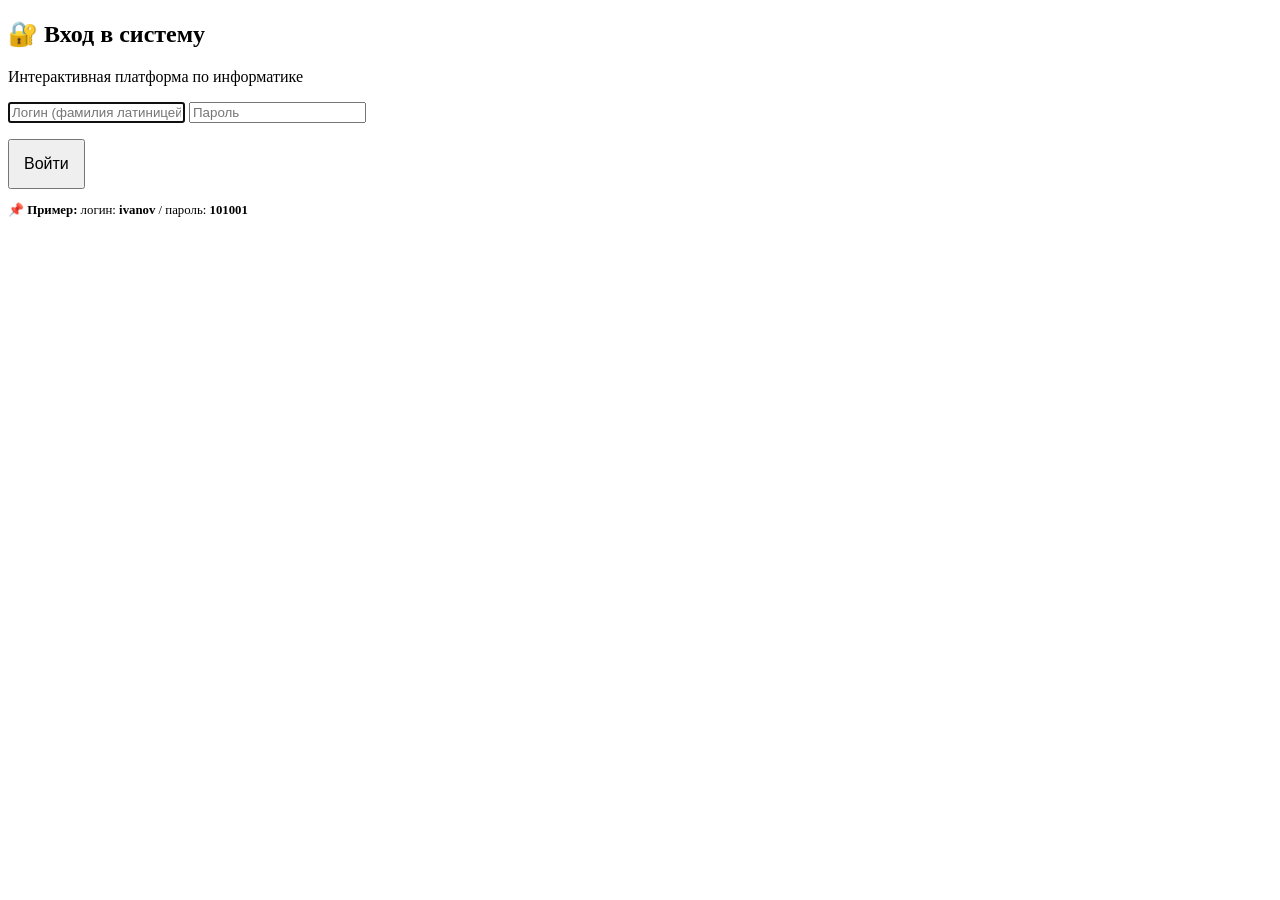
==== index.html @ 25cdf8a9 "Add files via upload" ====
<!DOCTYPE html>
<html lang="ru">
<head>
    <meta charset="UTF-8">
    <meta name="viewport" content="width=device-width, initial-scale=1.0">
    <title>Вход — Информатика СПО</title>
    <link rel="stylesheet" href="css/style.css">
    <link rel="preload" href="data/students.js" as="script">
</head>
<body class="auth-screen">
    <div class="auth-box">
        <h2>🔐 Вход в систему</h2>
        <p class="subtitle">Интерактивная платформа по информатике</p>
        <input type="text" id="loginInput" class="form-control" placeholder="Логин (фамилия латиницей)" autocomplete="off" autofocus>
        <input type="password" id="passwordInput" class="form-control" placeholder="Пароль">
        <p class="error-msg" id="errorMsg"></p>
        <button class="btn btn-primary btn-block" onclick="login()" style="padding:14px;font-size:1em;">Войти</button>
        <p class="text-muted text-center mt-2" style="font-size:.8em">
            <b>📌 Пример:</b> логин: <b>ivanov</b> / пароль: <b>101001</b>
        </p>
    </div>
    <script src="data/students.js"></script>
    <script src="js/auth.js"></script>
</body>
</html>
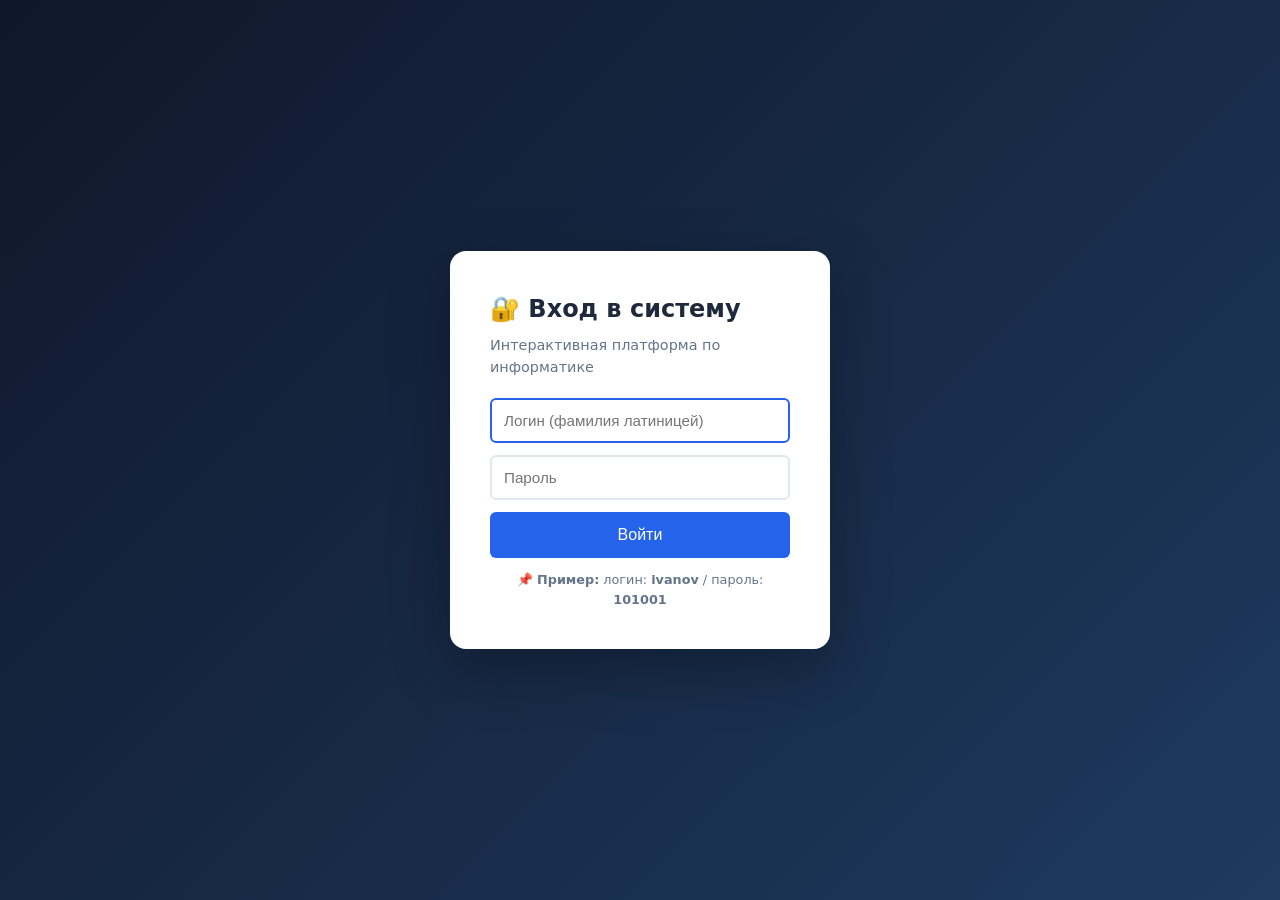
==== commit f0d2f5dd: "Create index.html" ====
--- a/index.html
+++ b/index.html
@@ -1,25 +1,25 @@
-<!DOCTYPE html>
-<html lang="ru">
-<head>
-    <meta charset="UTF-8">
-    <meta name="viewport" content="width=device-width, initial-scale=1.0">
-    <title>Вход — Информатика СПО</title>
-    <link rel="stylesheet" href="css/style.css">
-    <link rel="preload" href="data/students.js" as="script">
-</head>
-<body class="auth-screen">
-    <div class="auth-box">
-        <h2>🔐 Вход в систему</h2>
-        <p class="subtitle">Интерактивная платформа по информатике</p>
-        <input type="text" id="loginInput" class="form-control" placeholder="Логин (фамилия латиницей)" autocomplete="off" autofocus>
-        <input type="password" id="passwordInput" class="form-control" placeholder="Пароль">
-        <p class="error-msg" id="errorMsg"></p>
-        <button class="btn btn-primary btn-block" onclick="login()" style="padding:14px;font-size:1em;">Войти</button>
-        <p class="text-muted text-center mt-2" style="font-size:.8em">
-            <b>📌 Пример:</b> логин: <b>ivanov</b> / пароль: <b>101001</b>
-        </p>
-    </div>
-    <script src="data/students.js"></script>
-    <script src="js/auth.js"></script>
-</body>
-</html>+<!DOCTYPE html>
+<html lang="ru">
+<head>
+    <meta charset="UTF-8">
+    <meta name="viewport" content="width=device-width, initial-scale=1.0">
+    <title>Вход — Информатика СПО</title>
+    <link rel="stylesheet" href="css/style.css">
+    <link rel="preload" href="data/students.js" as="script">
+</head>
+<body class="auth-screen">
+    <div class="auth-box">
+        <h2>🔐 Вход в систему</h2>
+        <p class="subtitle">Интерактивная платформа по информатике</p>
+        <input type="text" id="loginInput" class="form-control" placeholder="Логин (фамилия латиницей)" autocomplete="off" autofocus>
+        <input type="password" id="passwordInput" class="form-control" placeholder="Пароль">
+        <p class="error-msg" id="errorMsg"></p>
+        <button class="btn btn-primary btn-block" onclick="login()" style="padding:14px;font-size:1em;">Войти</button>
+        <p class="text-muted text-center mt-2" style="font-size:.8em">
+            <b>📌 Пример:</b> логин: <b>ivanov</b> / пароль: <b>101001</b>
+        </p>
+    </div>
+    <script src="data/students.js"></script>
+    <script src="js/auth.js"></script>
+</body>
+</html>
--- a/css/style.css
+++ b/css/style.css
@@ -0,0 +1,54 @@
+:root{--primary:#2563eb;--success:#059669;--danger:#dc2626;--warning:#d97706;--bg:#f1f5f9;--card:#fff;--text:#1e293b;--text-secondary:#64748b;--border:#e2e8f0;--radius:12px;--radius-sm:8px}
+*{margin:0;padding:0;box-sizing:border-box}
+body{font-family:'Segoe UI',system-ui,sans-serif;background:var(--bg);color:var(--text);min-height:100vh;line-height:1.5}
+.header{background:linear-gradient(135deg,#1e293b,#334155);color:#fff;padding:16px 24px;display:flex;justify-content:space-between;align-items:center;position:sticky;top:0;z-index:100;box-shadow:0 2px 8px rgba(0,0,0,.2)}
+.header h1{font-size:1.2em}
+.user-block{display:flex;align-items:center;gap:12px;font-size:.9em}
+.container{max-width:1300px;margin:20px auto;padding:0 20px;display:flex;gap:20px}
+.sidebar{width:260px;background:var(--card);border-radius:var(--radius);box-shadow:0 1px 3px rgba(0,0,0,.08);padding:16px;flex-shrink:0;position:sticky;top:80px;max-height:calc(100vh - 120px);overflow-y:auto}
+.sidebar h3{margin-bottom:12px;font-size:1em}
+.nav-list{list-style:none}
+.nav-list li{margin-bottom:4px}
+.nav-list a{display:block;padding:10px 14px;color:var(--text);text-decoration:none;border-radius:6px;font-size:.85em;transition:.2s;border:1px solid transparent}
+.nav-list a:hover{background:#e2e8f0}
+.nav-list a.active{background:var(--primary);color:#fff}
+.section-title{font-size:.75em;color:var(--text-secondary);font-weight:700;text-transform:uppercase;letter-spacing:.5px;padding:14px 14px 6px}
+.main-content{flex:1;background:var(--card);border-radius:var(--radius);box-shadow:0 1px 3px rgba(0,0,0,.08);padding:24px;min-height:500px}
+.btn{padding:8px 16px;border:none;border-radius:6px;cursor:pointer;font-size:.9em;font-weight:500;transition:.2s;display:inline-block;text-align:center}
+.btn-primary{background:var(--primary);color:#fff}
+.btn-primary:hover{background:#1d4ed8}
+.btn-success{background:var(--success);color:#fff}
+.btn-danger{background:var(--danger);color:#fff}
+.btn-secondary{background:#64748b;color:#fff}
+.btn-outline{background:0 0;color:#fff;border:1px solid rgba(255,255,255,.4)}
+.btn-outline:hover{background:rgba(255,255,255,.1)}
+.btn-sm{padding:5px 12px;font-size:.8em}
+.btn-block{width:100%}
+.auth-screen{display:flex;justify-content:center;align-items:center;min-height:100vh;background:linear-gradient(135deg,#0f172a,#1e3a5f)}
+.auth-box{background:#fff;padding:40px;border-radius:16px;box-shadow:0 20px 60px rgba(0,0,0,.3);width:380px}
+.auth-box h2{margin-bottom:8px}
+.subtitle{color:var(--text-secondary);margin-bottom:20px;font-size:.9em}
+.form-control{width:100%;padding:12px;margin-bottom:12px;border:2px solid var(--border);border-radius:6px;font-size:.95em}
+.form-control:focus{border-color:var(--primary);outline:0}
+.error-msg{color:var(--danger);font-size:.85em;margin-bottom:12px;display:none}
+table{width:100%;border-collapse:collapse;margin-top:12px}
+th,td{border:1px solid var(--border);padding:10px 12px;text-align:center;font-size:.9em}
+th{background:#f8fafc;font-weight:600}
+.progress-bar{background:#e2e8f0;border-radius:6px;height:8px;overflow:hidden;min-width:60px}
+.progress-fill{height:8px;border-radius:6px;transition:width .3s}
+.bg-green{background:var(--success)}.bg-yellow{background:var(--warning)}.bg-red{background:var(--danger)}
+.badge{padding:3px 8px;border-radius:10px;font-size:.7em;font-weight:600}
+.badge-success{background:#ecfdf5;color:#065f46}.badge-warning{background:#fffbeb;color:#92400e}.badge-danger{background:#fef2f2;color:#991b1b}.badge-secondary{background:#f1f5f9;color:#475569}
+.card{background:var(--card);border:1px solid var(--border);border-radius:var(--radius);padding:16px;margin-bottom:12px}
+.grid{display:grid;gap:16px}.grid-2{grid-template-columns:1fr 1fr}
+@media(max-width:768px){.grid-2{grid-template-columns:1fr}.container{flex-direction:column}.sidebar{width:100%;position:static;max-height:none}}
+.file-tree{font-family:'Courier New',monospace;font-size:13px;white-space:pre;line-height:1.7;padding:12px;background:#f8fafc;border:1px solid var(--border);border-radius:6px;min-height:200px;overflow-x:auto}
+.action-btns{display:flex;gap:6px;flex-wrap:wrap;margin-top:10px}
+.action-btns button{padding:6px 12px;background:#fff;border:1px solid var(--border);border-radius:6px;cursor:pointer;font-size:.85em}.action-btns button:hover{background:#e2e8f0}
+.checklist{list-style:none}.checklist li{padding:8px 12px;margin:3px 0;border-radius:6px;font-size:.9em;border:1px solid transparent}
+.checklist .done{background:#ecfdf5;border-color:#a7f3d0;color:#065f46}.checklist .pending{background:#f8fafc;border-color:var(--border);color:#64748b}
+.status-box{padding:12px;background:#f8fafc;border-radius:6px;margin-top:10px;text-align:center;border:1px solid var(--border)}
+.text-center{text-align:center}.text-muted{color:var(--text-secondary)}.mt-1{margin-top:6px}.mt-2{margin-top:12px}.mt-3{margin-top:18px}.mb-1{margin-bottom:6px}.mb-2{margin-bottom:12px}
+.green{color:#059669;font-weight:600}.yellow{color:#d97706}.red{color:#dc2626}.gray{color:#94a3b8}
+.stats-grid{display:grid;grid-template-columns:repeat(4,1fr);gap:12px;margin-bottom:20px}
+.stat-card{background:#fff;border:1px solid var(--border);border-radius:var(--radius);padding:16px;text-align:center}.stat-value{font-size:1.8em;font-weight:700;color:var(--primary)}.stat-label{color:var(--text-secondary);font-size:.8em;margin-top:4px}
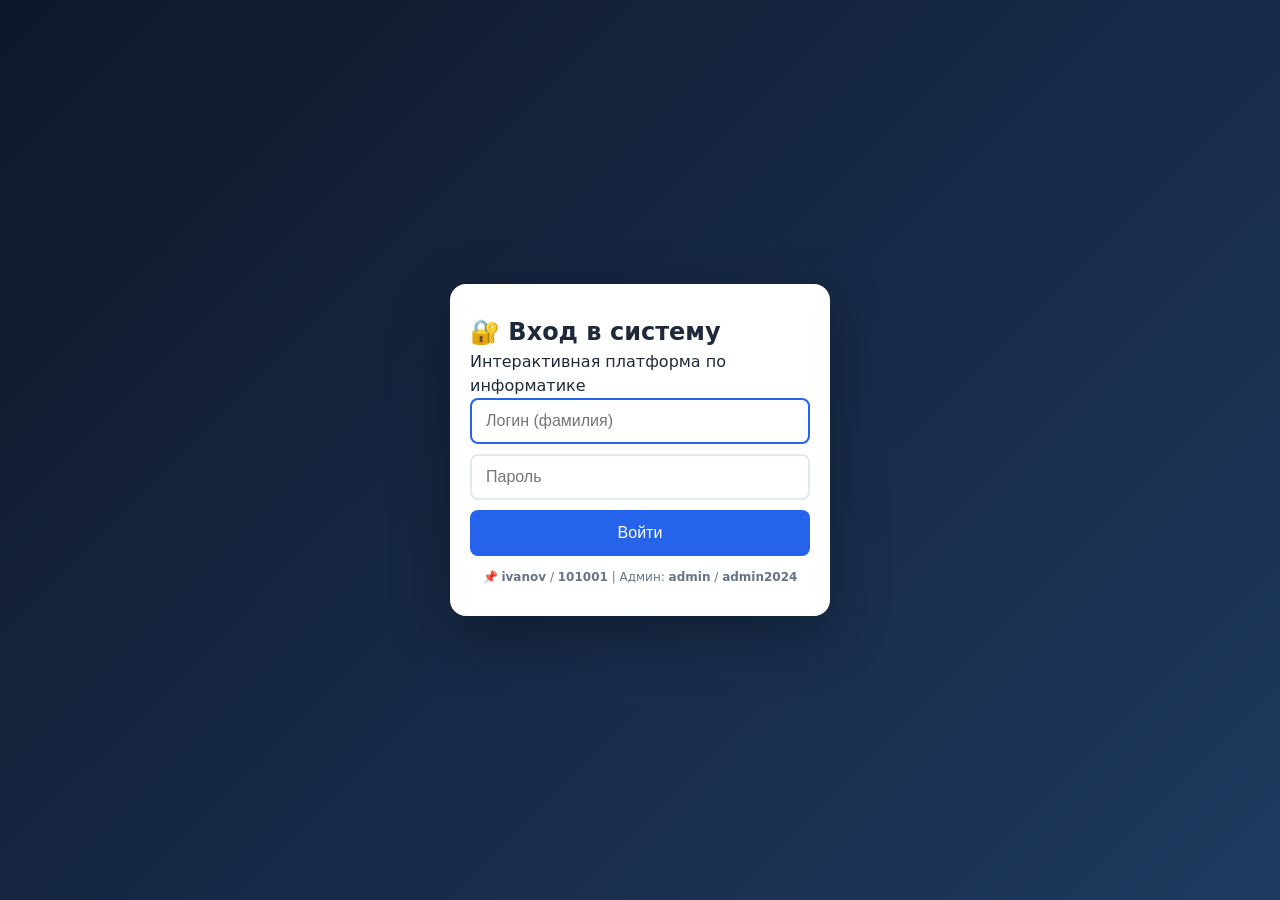
==== commit 4fd3f6fc: "Update index.html" ====
--- a/index.html
+++ b/index.html
@@ -2,21 +2,22 @@
 <html lang="ru">
 <head>
     <meta charset="UTF-8">
-    <meta name="viewport" content="width=device-width, initial-scale=1.0">
+    <meta name="viewport" content="width=device-width, initial-scale=1.0, maximum-scale=1.0, user-scalable=no">
+    <meta name="theme-color" content="#1e293b">
+    <meta name="apple-mobile-web-app-capable" content="yes">
     <title>Вход — Информатика СПО</title>
     <link rel="stylesheet" href="css/style.css">
-    <link rel="preload" href="data/students.js" as="script">
 </head>
 <body class="auth-screen">
     <div class="auth-box">
         <h2>🔐 Вход в систему</h2>
         <p class="subtitle">Интерактивная платформа по информатике</p>
-        <input type="text" id="loginInput" class="form-control" placeholder="Логин (фамилия латиницей)" autocomplete="off" autofocus>
+        <input type="text" id="loginInput" class="form-control" placeholder="Логин (фамилия)" autocomplete="off" autofocus>
         <input type="password" id="passwordInput" class="form-control" placeholder="Пароль">
         <p class="error-msg" id="errorMsg"></p>
         <button class="btn btn-primary btn-block" onclick="login()" style="padding:14px;font-size:1em;">Войти</button>
-        <p class="text-muted text-center mt-2" style="font-size:.8em">
-            <b>📌 Пример:</b> логин: <b>ivanov</b> / пароль: <b>101001</b>
+        <p class="text-muted text-center mt-2" style="font-size:0.75em;">
+            📌 <b>ivanov</b> / <b>101001</b> | Админ: <b>admin</b> / <b>admin2024</b>
         </p>
     </div>
     <script src="data/students.js"></script>
--- a/css/style.css
+++ b/css/style.css
@@ -1,54 +1,542 @@
-:root{--primary:#2563eb;--success:#059669;--danger:#dc2626;--warning:#d97706;--bg:#f1f5f9;--card:#fff;--text:#1e293b;--text-secondary:#64748b;--border:#e2e8f0;--radius:12px;--radius-sm:8px}
-*{margin:0;padding:0;box-sizing:border-box}
-body{font-family:'Segoe UI',system-ui,sans-serif;background:var(--bg);color:var(--text);min-height:100vh;line-height:1.5}
-.header{background:linear-gradient(135deg,#1e293b,#334155);color:#fff;padding:16px 24px;display:flex;justify-content:space-between;align-items:center;position:sticky;top:0;z-index:100;box-shadow:0 2px 8px rgba(0,0,0,.2)}
-.header h1{font-size:1.2em}
-.user-block{display:flex;align-items:center;gap:12px;font-size:.9em}
-.container{max-width:1300px;margin:20px auto;padding:0 20px;display:flex;gap:20px}
-.sidebar{width:260px;background:var(--card);border-radius:var(--radius);box-shadow:0 1px 3px rgba(0,0,0,.08);padding:16px;flex-shrink:0;position:sticky;top:80px;max-height:calc(100vh - 120px);overflow-y:auto}
-.sidebar h3{margin-bottom:12px;font-size:1em}
-.nav-list{list-style:none}
-.nav-list li{margin-bottom:4px}
-.nav-list a{display:block;padding:10px 14px;color:var(--text);text-decoration:none;border-radius:6px;font-size:.85em;transition:.2s;border:1px solid transparent}
-.nav-list a:hover{background:#e2e8f0}
-.nav-list a.active{background:var(--primary);color:#fff}
-.section-title{font-size:.75em;color:var(--text-secondary);font-weight:700;text-transform:uppercase;letter-spacing:.5px;padding:14px 14px 6px}
-.main-content{flex:1;background:var(--card);border-radius:var(--radius);box-shadow:0 1px 3px rgba(0,0,0,.08);padding:24px;min-height:500px}
-.btn{padding:8px 16px;border:none;border-radius:6px;cursor:pointer;font-size:.9em;font-weight:500;transition:.2s;display:inline-block;text-align:center}
-.btn-primary{background:var(--primary);color:#fff}
-.btn-primary:hover{background:#1d4ed8}
-.btn-success{background:var(--success);color:#fff}
-.btn-danger{background:var(--danger);color:#fff}
-.btn-secondary{background:#64748b;color:#fff}
-.btn-outline{background:0 0;color:#fff;border:1px solid rgba(255,255,255,.4)}
-.btn-outline:hover{background:rgba(255,255,255,.1)}
-.btn-sm{padding:5px 12px;font-size:.8em}
-.btn-block{width:100%}
-.auth-screen{display:flex;justify-content:center;align-items:center;min-height:100vh;background:linear-gradient(135deg,#0f172a,#1e3a5f)}
-.auth-box{background:#fff;padding:40px;border-radius:16px;box-shadow:0 20px 60px rgba(0,0,0,.3);width:380px}
-.auth-box h2{margin-bottom:8px}
-.subtitle{color:var(--text-secondary);margin-bottom:20px;font-size:.9em}
-.form-control{width:100%;padding:12px;margin-bottom:12px;border:2px solid var(--border);border-radius:6px;font-size:.95em}
-.form-control:focus{border-color:var(--primary);outline:0}
-.error-msg{color:var(--danger);font-size:.85em;margin-bottom:12px;display:none}
-table{width:100%;border-collapse:collapse;margin-top:12px}
-th,td{border:1px solid var(--border);padding:10px 12px;text-align:center;font-size:.9em}
-th{background:#f8fafc;font-weight:600}
-.progress-bar{background:#e2e8f0;border-radius:6px;height:8px;overflow:hidden;min-width:60px}
-.progress-fill{height:8px;border-radius:6px;transition:width .3s}
-.bg-green{background:var(--success)}.bg-yellow{background:var(--warning)}.bg-red{background:var(--danger)}
-.badge{padding:3px 8px;border-radius:10px;font-size:.7em;font-weight:600}
-.badge-success{background:#ecfdf5;color:#065f46}.badge-warning{background:#fffbeb;color:#92400e}.badge-danger{background:#fef2f2;color:#991b1b}.badge-secondary{background:#f1f5f9;color:#475569}
-.card{background:var(--card);border:1px solid var(--border);border-radius:var(--radius);padding:16px;margin-bottom:12px}
-.grid{display:grid;gap:16px}.grid-2{grid-template-columns:1fr 1fr}
-@media(max-width:768px){.grid-2{grid-template-columns:1fr}.container{flex-direction:column}.sidebar{width:100%;position:static;max-height:none}}
-.file-tree{font-family:'Courier New',monospace;font-size:13px;white-space:pre;line-height:1.7;padding:12px;background:#f8fafc;border:1px solid var(--border);border-radius:6px;min-height:200px;overflow-x:auto}
-.action-btns{display:flex;gap:6px;flex-wrap:wrap;margin-top:10px}
-.action-btns button{padding:6px 12px;background:#fff;border:1px solid var(--border);border-radius:6px;cursor:pointer;font-size:.85em}.action-btns button:hover{background:#e2e8f0}
-.checklist{list-style:none}.checklist li{padding:8px 12px;margin:3px 0;border-radius:6px;font-size:.9em;border:1px solid transparent}
-.checklist .done{background:#ecfdf5;border-color:#a7f3d0;color:#065f46}.checklist .pending{background:#f8fafc;border-color:var(--border);color:#64748b}
-.status-box{padding:12px;background:#f8fafc;border-radius:6px;margin-top:10px;text-align:center;border:1px solid var(--border)}
-.text-center{text-align:center}.text-muted{color:var(--text-secondary)}.mt-1{margin-top:6px}.mt-2{margin-top:12px}.mt-3{margin-top:18px}.mb-1{margin-bottom:6px}.mb-2{margin-bottom:12px}
-.green{color:#059669;font-weight:600}.yellow{color:#d97706}.red{color:#dc2626}.gray{color:#94a3b8}
-.stats-grid{display:grid;grid-template-columns:repeat(4,1fr);gap:12px;margin-bottom:20px}
-.stat-card{background:#fff;border:1px solid var(--border);border-radius:var(--radius);padding:16px;text-align:center}.stat-value{font-size:1.8em;font-weight:700;color:var(--primary)}.stat-label{color:var(--text-secondary);font-size:.8em;margin-top:4px}
+:root {
+    --primary: #2563eb;
+    --primary-hover: #1d4ed8;
+    --success: #059669;
+    --danger: #dc2626;
+    --warning: #d97706;
+    --bg: #f1f5f9;
+    --card: #ffffff;
+    --text: #1e293b;
+    --text-secondary: #64748b;
+    --border: #e2e8f0;
+    --radius: 12px;
+    --radius-sm: 8px;
+}
+
+* { 
+    margin: 0; 
+    padding: 0; 
+    box-sizing: border-box; 
+}
+
+body {
+    font-family: 'Segoe UI', system-ui, -apple-system, sans-serif;
+    background: var(--bg);
+    color: var(--text);
+    min-height: 100vh;
+    line-height: 1.5;
+    -webkit-tap-highlight-color: transparent;
+}
+
+/* ========== ШАПКА ========== */
+.header {
+    background: linear-gradient(135deg, #1e293b, #334155);
+    color: white;
+    padding: 12px 16px;
+    display: flex;
+    justify-content: space-between;
+    align-items: center;
+    position: sticky;
+    top: 0;
+    z-index: 100;
+    box-shadow: 0 2px 8px rgba(0,0,0,0.2);
+}
+.header h1 { 
+    font-size: 1em; 
+    white-space: nowrap;
+    overflow: hidden;
+    text-overflow: ellipsis;
+}
+.user-block { 
+    display: flex; 
+    align-items: center; 
+    gap: 8px; 
+    font-size: 0.8em;
+    flex-shrink: 0;
+}
+.user-block span {
+    display: none;
+}
+
+/* ========== КОНТЕЙНЕР ========== */
+.container {
+    max-width: 1300px;
+    margin: 0 auto;
+    padding: 12px;
+    display: flex;
+    gap: 12px;
+    min-height: calc(100vh - 60px);
+}
+
+/* ========== БОКОВОЕ МЕНЮ ========== */
+.sidebar {
+    width: 250px;
+    background: var(--card);
+    border-radius: var(--radius);
+    box-shadow: 0 1px 3px rgba(0,0,0,0.08);
+    padding: 12px;
+    flex-shrink: 0;
+    position: sticky;
+    top: 70px;
+    max-height: calc(100vh - 100px);
+    overflow-y: auto;
+}
+.sidebar h3 { 
+    margin-bottom: 10px; 
+    font-size: 0.95em; 
+}
+.nav-list { 
+    list-style: none; 
+}
+.nav-list li { 
+    margin-bottom: 3px; 
+}
+.nav-list a {
+    display: block;
+    padding: 8px 12px;
+    color: var(--text);
+    text-decoration: none;
+    border-radius: 6px;
+    font-size: 0.82em;
+    transition: 0.2s;
+    border: 1px solid transparent;
+    white-space: nowrap;
+    overflow: hidden;
+    text-overflow: ellipsis;
+}
+.nav-list a:hover { 
+    background: #e2e8f0; 
+}
+.nav-list a.active { 
+    background: var(--primary); 
+    color: white; 
+}
+.section-title {
+    font-size: 0.7em;
+    color: var(--text-secondary);
+    font-weight: 700;
+    text-transform: uppercase;
+    letter-spacing: 0.5px;
+    padding: 12px 12px 4px;
+}
+
+/* ========== ОСНОВНОЙ КОНТЕНТ ========== */
+.main-content {
+    flex: 1;
+    background: var(--card);
+    border-radius: var(--radius);
+    box-shadow: 0 1px 3px rgba(0,0,0,0.08);
+    padding: 20px;
+    min-height: 500px;
+    overflow-x: auto;
+}
+
+/* ========== КНОПКИ ========== */
+.btn {
+    padding: 10px 18px;
+    border: none;
+    border-radius: 8px;
+    cursor: pointer;
+    font-size: 0.9em;
+    font-weight: 500;
+    transition: 0.2s;
+    display: inline-block;
+    text-align: center;
+    white-space: nowrap;
+}
+.btn-primary { background: var(--primary); color: white; }
+.btn-primary:hover { background: var(--primary-hover); }
+.btn-success { background: var(--success); color: white; }
+.btn-danger { background: var(--danger); color: white; }
+.btn-secondary { background: #64748b; color: white; }
+.btn-outline { 
+    background: transparent; 
+    color: white; 
+    border: 1px solid rgba(255,255,255,0.4); 
+    padding: 6px 12px;
+    font-size: 0.8em;
+}
+.btn-sm { padding: 6px 12px; font-size: 0.8em; }
+.btn-block { width: 100%; display: block; }
+
+/* ========== ФОРМЫ ========== */
+.form-control {
+    width: 100%;
+    padding: 12px 14px;
+    margin-bottom: 10px;
+    border: 2px solid var(--border);
+    border-radius: 8px;
+    font-size: 16px; /* 16px чтобы iOS не зумил */
+    background: white;
+}
+.form-control:focus {
+    border-color: var(--primary);
+    outline: none;
+}
+.error-msg {
+    color: var(--danger);
+    font-size: 0.85em;
+    margin-bottom: 10px;
+    display: none;
+}
+
+/* ========== АВТОРИЗАЦИЯ ========== */
+.auth-screen {
+    display: flex;
+    justify-content: center;
+    align-items: center;
+    min-height: 100vh;
+    background: linear-gradient(135deg, #0f172a, #1e3a5f);
+    padding: 20px;
+}
+.auth-box {
+    background: white;
+    padding: 30px 20px;
+    border-radius: 16px;
+    box-shadow: 0 20px 60px rgba(0,0,0,0.3);
+    width: 100%;
+    max-width: 380px;
+}
+
+/* ========== ТАБЛИЦА ========== */
+table {
+    width: 100%;
+    border-collapse: collapse;
+    margin-top: 12px;
+    font-size: 0.85em;
+}
+th, td {
+    border: 1px solid var(--border);
+    padding: 8px 10px;
+    text-align: center;
+}
+th {
+    background: #f8fafc;
+    font-weight: 600;
+    font-size: 0.8em;
+    position: sticky;
+    top: 0;
+}
+
+/* ========== ПРОГРЕСС-БАР ========== */
+.progress-bar {
+    background: #e2e8f0;
+    border-radius: 6px;
+    height: 8px;
+    overflow: hidden;
+    min-width: 50px;
+}
+.progress-fill {
+    height: 8px;
+    border-radius: 6px;
+    transition: width 0.3s;
+}
+.bg-green { background: var(--success); }
+.bg-yellow { background: var(--warning); }
+.bg-red { background: var(--danger); }
+
+/* ========== БЕЙДЖИ ========== */
+.badge {
+    padding: 4px 8px;
+    border-radius: 10px;
+    font-size: 0.7em;
+    font-weight: 600;
+    white-space: nowrap;
+}
+.badge-success { background: #ecfdf5; color: #065f46; }
+.badge-warning { background: #fffbeb; color: #92400e; }
+.badge-danger { background: #fef2f2; color: #991b1b; }
+.badge-secondary { background: #f1f5f9; color: #475569; }
+
+/* ========== КАРТОЧКИ ========== */
+.card {
+    background: var(--card);
+    border: 1px solid var(--border);
+    border-radius: var(--radius);
+    padding: 16px;
+    margin-bottom: 12px;
+}
+.card h3 { margin-bottom: 10px; font-size: 1em; }
+
+/* ========== СЕТКА ========== */
+.grid { display: grid; gap: 12px; }
+.grid-2 { grid-template-columns: 1fr 1fr; }
+.grid-3 { grid-template-columns: repeat(3, 1fr); }
+
+/* ========== ФАЙЛОВОЕ ДЕРЕВО ========== */
+.file-tree {
+    font-family: 'Courier New', monospace;
+    font-size: 12px;
+    white-space: pre;
+    line-height: 1.6;
+    padding: 12px;
+    background: #f8fafc;
+    border: 1px solid var(--border);
+    border-radius: 8px;
+    min-height: 150px;
+    overflow-x: auto;
+    -webkit-overflow-scrolling: touch;
+}
+
+/* ========== КНОПКИ ДЕЙСТВИЙ ========== */
+.action-btns {
+    display: flex;
+    gap: 6px;
+    flex-wrap: wrap;
+    margin-top: 10px;
+}
+.action-btns button {
+    padding: 8px 12px;
+    background: white;
+    border: 1px solid var(--border);
+    border-radius: 8px;
+    cursor: pointer;
+    font-size: 0.82em;
+    flex: 1;
+    min-width: 60px;
+}
+.action-btns button:active {
+    background: #e2e8f0;
+}
+
+/* ========== ЧЕК-ЛИСТ ========== */
+.checklist { list-style: none; }
+.checklist li {
+    padding: 10px 12px;
+    margin: 4px 0;
+    border-radius: 8px;
+    font-size: 0.88em;
+    border: 1px solid transparent;
+}
+.checklist .done {
+    background: #ecfdf5;
+    border-color: #a7f3d0;
+    color: #065f46;
+}
+.checklist .pending {
+    background: #f8fafc;
+    border-color: var(--border);
+    color: #64748b;
+}
+
+/* ========== СТАТУС ========== */
+.status-box {
+    padding: 14px;
+    background: #f8fafc;
+    border-radius: 8px;
+    margin-top: 10px;
+    text-align: center;
+    border: 1px solid var(--border);
+    font-size: 0.9em;
+}
+
+/* ========== СТАТИСТИКА ========== */
+.stats-grid {
+    display: grid;
+    grid-template-columns: repeat(4, 1fr);
+    gap: 8px;
+    margin-bottom: 16px;
+}
+.stat-card {
+    background: white;
+    border: 1px solid var(--border);
+    border-radius: var(--radius);
+    padding: 12px 8px;
+    text-align: center;
+}
+.stat-value {
+    font-size: 1.5em;
+    font-weight: 700;
+    color: var(--primary);
+}
+.stat-label {
+    color: var(--text-secondary);
+    font-size: 0.7em;
+    margin-top: 2px;
+}
+
+/* ========== УТИЛИТЫ ========== */
+.text-center { text-align: center; }
+.text-muted { color: var(--text-secondary); }
+.mt-1 { margin-top: 6px; }
+.mt-2 { margin-top: 12px; }
+.mt-3 { margin-top: 18px; }
+.mb-1 { margin-bottom: 6px; }
+.mb-2 { margin-bottom: 12px; }
+.green { color: #059669; font-weight: 600; }
+.yellow { color: #d97706; }
+.red { color: #dc2626; }
+.gray { color: #94a3b8; }
+
+/* Скрываем навигацию на мобильных */
+.menu-toggle {
+    display: none;
+    background: white;
+    border: 1px solid var(--border);
+    border-radius: 8px;
+    padding: 8px 16px;
+    font-size: 0.9em;
+    cursor: pointer;
+    width: 100%;
+    margin-bottom: 12px;
+}
+
+/* ========== МОБИЛЬНАЯ ВЕРСИЯ ========== */
+@media (max-width: 768px) {
+    .header {
+        padding: 10px 12px;
+    }
+    .header h1 {
+        font-size: 0.85em;
+    }
+    .user-block span {
+        display: inline;
+        font-size: 0.75em;
+    }
+    
+    .container {
+        flex-direction: column;
+        padding: 8px;
+        gap: 8px;
+    }
+    
+    /* Боковое меню на мобильных */
+    .sidebar {
+        width: 100%;
+        position: static;
+        max-height: none;
+        padding: 10px;
+        border-radius: var(--radius-sm);
+    }
+    .sidebar h3 {
+        font-size: 0.9em;
+        margin-bottom: 8px;
+    }
+    .nav-list {
+        display: flex;
+        flex-wrap: wrap;
+        gap: 4px;
+    }
+    .nav-list li {
+        margin-bottom: 0;
+    }
+    .nav-list a {
+        font-size: 0.75em;
+        padding: 6px 10px;
+        border-radius: 15px;
+    }
+    .section-title {
+        width: 100%;
+        font-size: 0.65em;
+        padding: 8px 4px 2px;
+    }
+    
+    /* Основной контент */
+    .main-content {
+        padding: 12px;
+        border-radius: var(--radius-sm);
+    }
+    
+    /* Сетки */
+    .grid-2, .grid-3 {
+        grid-template-columns: 1fr;
+    }
+    
+    /* Таблицы с горизонтальной прокруткой */
+    .table-container {
+        overflow-x: auto;
+        -webkit-overflow-scrolling: touch;
+        margin: 0 -12px;
+        padding: 0 12px;
+    }
+    table {
+        font-size: 0.75em;
+    }
+    th, td {
+        padding: 6px 8px;
+    }
+    
+    /* Статистика */
+    .stats-grid {
+        grid-template-columns: repeat(2, 1fr);
+        gap: 6px;
+    }
+    .stat-value {
+        font-size: 1.3em;
+    }
+    .stat-label {
+        font-size: 0.65em;
+    }
+    
+    /* Кнопки действий */
+    .action-btns button {
+        font-size: 0.78em;
+        padding: 10px 8px;
+    }
+    
+    /* Форма входа */
+    .auth-box {
+        padding: 24px 16px;
+        margin: 10px;
+    }
+    
+    /* Чек-лист */
+    .checklist li {
+        font-size: 0.82em;
+        padding: 8px 10px;
+    }
+    
+    /* Файловое дерево */
+    .file-tree {
+        font-size: 11px;
+        padding: 8px;
+    }
+    
+    /* Кнопки */
+    .btn {
+        padding: 8px 14px;
+        font-size: 0.85em;
+    }
+}
+
+/* Очень маленькие экраны */
+@media (max-width: 480px) {
+    .header h1 {
+        font-size: 0.75em;
+    }
+    .user-block {
+        font-size: 0.7em;
+        gap: 4px;
+    }
+    .btn-outline {
+        padding: 4px 8px;
+        font-size: 0.7em;
+    }
+    
+    .nav-list {
+        gap: 2px;
+    }
+    .nav-list a {
+        font-size: 0.7em;
+        padding: 5px 8px;
+    }
+    
+    .stats-grid {
+        grid-template-columns: 1fr 1fr;
+        gap: 4px;
+    }
+    .stat-card {
+        padding: 8px 4px;
+    }
+    .stat-value {
+        font-size: 1.1em;
+    }
+    
+    .auth-box {
+        padding: 20px 12px;
+    }
+    .form-control {
+        font-size: 14px;
+        padding: 10px 12px;
+    }
+}
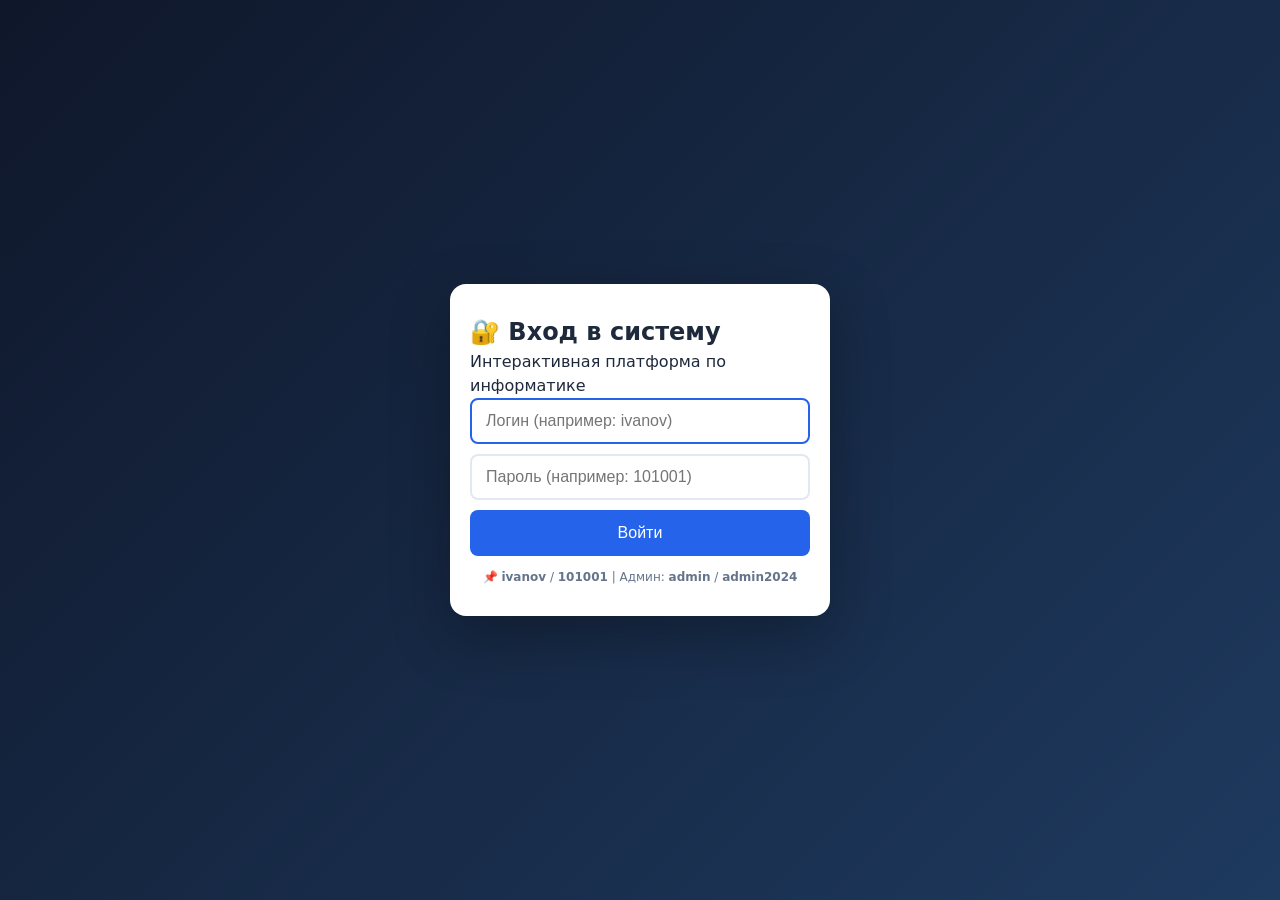
==== commit bd40a937: "Update index.html" ====
--- a/index.html
+++ b/index.html
@@ -3,8 +3,6 @@
 <head>
     <meta charset="UTF-8">
     <meta name="viewport" content="width=device-width, initial-scale=1.0, maximum-scale=1.0, user-scalable=no">
-    <meta name="theme-color" content="#1e293b">
-    <meta name="apple-mobile-web-app-capable" content="yes">
     <title>Вход — Информатика СПО</title>
     <link rel="stylesheet" href="css/style.css">
 </head>
@@ -12,15 +10,106 @@
     <div class="auth-box">
         <h2>🔐 Вход в систему</h2>
         <p class="subtitle">Интерактивная платформа по информатике</p>
-        <input type="text" id="loginInput" class="form-control" placeholder="Логин (фамилия)" autocomplete="off" autofocus>
-        <input type="password" id="passwordInput" class="form-control" placeholder="Пароль">
+        <input type="text" id="loginInput" class="form-control" placeholder="Логин (например: ivanov)" autocomplete="off" autofocus>
+        <input type="password" id="passwordInput" class="form-control" placeholder="Пароль (например: 101001)">
         <p class="error-msg" id="errorMsg"></p>
-        <button class="btn btn-primary btn-block" onclick="login()" style="padding:14px;font-size:1em;">Войти</button>
+        <button class="btn btn-primary btn-block" onclick="doLogin()" style="padding:14px;font-size:1em;">Войти</button>
         <p class="text-muted text-center mt-2" style="font-size:0.75em;">
             📌 <b>ivanov</b> / <b>101001</b> | Админ: <b>admin</b> / <b>admin2024</b>
         </p>
     </div>
-    <script src="data/students.js"></script>
-    <script src="js/auth.js"></script>
+
+    <script>
+    // База студентов
+    var STUDENTS = {
+        'ivanov':   { password: '101001', name: 'Иванов Иван Иванович',    group: '101' },
+        'petrov':   { password: '101002', name: 'Петров Пётр Петрович',    group: '101' },
+        'sidorov':  { password: '101003', name: 'Сидоров Алексей Сергеевич', group: '101' },
+        'smirnov':  { password: '101004', name: 'Смирнов Дмитрий Андреевич', group: '101' },
+        'popov':    { password: '102001', name: 'Попов Александр Викторович', group: '102' },
+        'sokolov':  { password: '102002', name: 'Соколов Денис Игоревич',    group: '102' },
+        'admin':    { password: 'admin2024', name: 'Преподаватель', group: 'admin', isAdmin: true }
+    };
+
+    // Хранилище результатов
+    var resultsData = {};
+    try {
+        var saved = localStorage.getItem('itResults');
+        if (saved) resultsData = JSON.parse(saved);
+    } catch(e) {}
+
+    function saveResults() {
+        localStorage.setItem('itResults', JSON.stringify(resultsData));
+    }
+
+    // Функция входа
+    function doLogin() {
+        console.log('Кнопка нажата!'); // Для отладки
+        
+        var loginInput = document.getElementById('loginInput');
+        var passwordInput = document.getElementById('passwordInput');
+        var errorMsg = document.getElementById('errorMsg');
+        
+        var login = loginInput.value.trim().toLowerCase();
+        var password = passwordInput.value.trim();
+        
+        errorMsg.style.display = 'none';
+        
+        if (!login || !password) {
+            errorMsg.textContent = 'Введите логин и пароль';
+            errorMsg.style.display = 'block';
+            return;
+        }
+        
+        console.log('Логин:', login); // Для отладки
+        
+        var user = STUDENTS[login];
+        
+        if (!user) {
+            errorMsg.textContent = 'Студент с таким логином не найден';
+            errorMsg.style.display = 'block';
+            return;
+        }
+        
+        if (user.password !== password) {
+            errorMsg.textContent = 'Неверный пароль';
+            errorMsg.style.display = 'block';
+            return;
+        }
+        
+        console.log('Вход успешен!'); // Для отладки
+        
+        var currentUser = { 
+            login: login, 
+            name: user.name, 
+            group: user.group, 
+            isAdmin: user.isAdmin 
+        };
+        
+        if (!resultsData[login]) {
+            resultsData[login] = { tasks: {}, lastLogin: new Date().toISOString() };
+        }
+        saveResults();
+        
+        sessionStorage.setItem('currentUser', JSON.stringify(currentUser));
+        
+        if (user.isAdmin) {
+            window.location.href = 'admin.html';
+        } else {
+            window.location.href = 'dashboard.html';
+        }
+    }
+
+    // Вход по Enter
+    document.getElementById('passwordInput').addEventListener('keydown', function(e) {
+        if (e.key === 'Enter') {
+            console.log('Enter нажат!');
+            doLogin();
+        }
+    });
+
+    // Проверка загрузки
+    console.log('Страница загружена, функция doLogin готова');
+    </script>
 </body>
 </html>
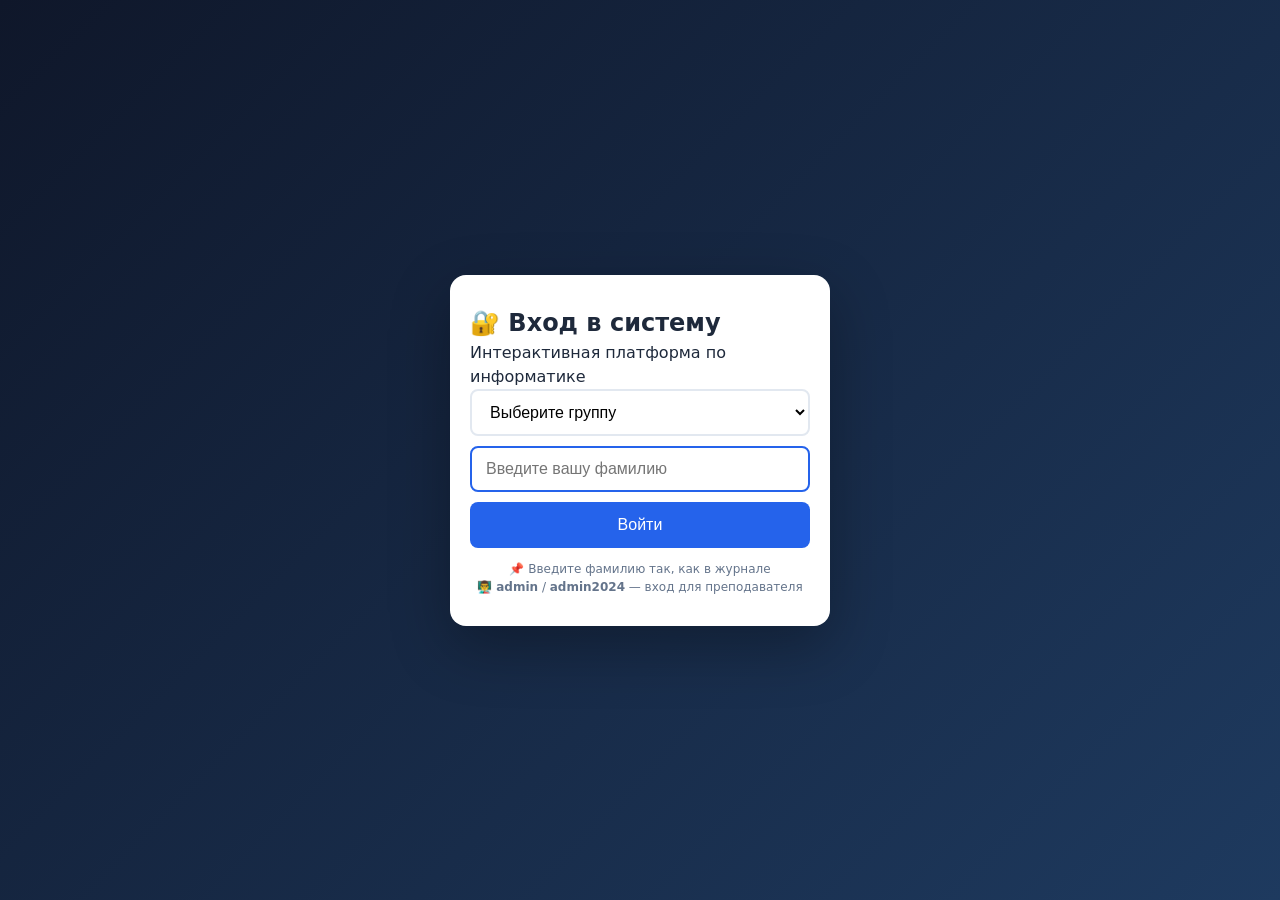
==== commit 2dbdcf57: "Update index.html" ====
--- a/index.html
+++ b/index.html
@@ -3,6 +3,7 @@
 <head>
     <meta charset="UTF-8">
     <meta name="viewport" content="width=device-width, initial-scale=1.0, maximum-scale=1.0, user-scalable=no">
+    <meta name="theme-color" content="#1e293b">
     <title>Вход — Информатика СПО</title>
     <link rel="stylesheet" href="css/style.css">
 </head>
@@ -10,26 +11,34 @@
     <div class="auth-box">
         <h2>🔐 Вход в систему</h2>
         <p class="subtitle">Интерактивная платформа по информатике</p>
-        <input type="text" id="loginInput" class="form-control" placeholder="Логин (например: ivanov)" autocomplete="off" autofocus>
-        <input type="password" id="passwordInput" class="form-control" placeholder="Пароль (например: 101001)">
+        
+        <select id="groupSelect" class="form-control">
+            <option value="">Выберите группу</option>
+            <option value="101">Группа 101</option>
+            <option value="102">Группа 102</option>
+            <option value="103">Группа 103</option>
+            <option value="104">Группа 104</option>
+            <option value="105">Группа 105</option>
+            <option value="106">Группа 106</option>
+            <option value="107">Группа 107</option>
+            <option value="108">Группа 108</option>
+        </select>
+        
+        <input type="text" id="fioInput" class="form-control" placeholder="Введите вашу фамилию" autocomplete="off" autofocus>
+        
         <p class="error-msg" id="errorMsg"></p>
         <button class="btn btn-primary btn-block" onclick="doLogin()" style="padding:14px;font-size:1em;">Войти</button>
+        
         <p class="text-muted text-center mt-2" style="font-size:0.75em;">
-            📌 <b>ivanov</b> / <b>101001</b> | Админ: <b>admin</b> / <b>admin2024</b>
+            📌 Введите фамилию так, как в журнале<br>
+            👨‍🏫 <b>admin</b> / <b>admin2024</b> — вход для преподавателя
         </p>
     </div>
 
+    <script src="js/google-sheets.js"></script>
     <script>
-    // База студентов
-    var STUDENTS = {
-        'ivanov':   { password: '101001', name: 'Иванов Иван Иванович',    group: '101' },
-        'petrov':   { password: '101002', name: 'Петров Пётр Петрович',    group: '101' },
-        'sidorov':  { password: '101003', name: 'Сидоров Алексей Сергеевич', group: '101' },
-        'smirnov':  { password: '101004', name: 'Смирнов Дмитрий Андреевич', group: '101' },
-        'popov':    { password: '102001', name: 'Попов Александр Викторович', group: '102' },
-        'sokolov':  { password: '102002', name: 'Соколов Денис Игоревич',    group: '102' },
-        'admin':    { password: 'admin2024', name: 'Преподаватель', group: 'admin', isAdmin: true }
-    };
+    // Администратор
+    var ADMIN = { password: 'admin2024', name: 'Преподаватель', group: 'admin', isAdmin: true };
 
     // Хранилище результатов
     var resultsData = {};
@@ -44,72 +53,102 @@
 
     // Функция входа
     function doLogin() {
-        console.log('Кнопка нажата!'); // Для отладки
-        
-        var loginInput = document.getElementById('loginInput');
-        var passwordInput = document.getElementById('passwordInput');
+        var groupSelect = document.getElementById('groupSelect');
+        var fioInput = document.getElementById('fioInput');
         var errorMsg = document.getElementById('errorMsg');
         
-        var login = loginInput.value.trim().toLowerCase();
-        var password = passwordInput.value.trim();
+        var group = groupSelect.value;
+        var fio = fioInput.value.trim();
         
         errorMsg.style.display = 'none';
         
-        if (!login || !password) {
-            errorMsg.textContent = 'Введите логин и пароль';
+        // Проверка админа
+        if (fio.toLowerCase() === 'admin') {
+            var adminUser = { login: 'admin', name: ADMIN.name, group: 'admin', isAdmin: true };
+            sessionStorage.setItem('currentUser', JSON.stringify(adminUser));
+            window.location.href = 'admin.html';
+            return;
+        }
+        
+        if (!group) {
+            errorMsg.textContent = 'Выберите группу';
             errorMsg.style.display = 'block';
             return;
         }
         
-        console.log('Логин:', login); // Для отладки
-        
-        var user = STUDENTS[login];
-        
-        if (!user) {
-            errorMsg.textContent = 'Студент с таким логином не найден';
+        if (!fio || fio.length < 2) {
+            errorMsg.textContent = 'Введите фамилию';
             errorMsg.style.display = 'block';
             return;
         }
         
-        if (user.password !== password) {
-            errorMsg.textContent = 'Неверный пароль';
-            errorMsg.style.display = 'block';
-            return;
-        }
+        // Показываем загрузку
+        errorMsg.textContent = '⏳ Ищем вас в таблице группы ' + group + '...';
+        errorMsg.style.color = '#2563eb';
+        errorMsg.style.display = 'block';
         
-        console.log('Вход успешен!'); // Для отладки
-        
-        var currentUser = { 
-            login: login, 
-            name: user.name, 
-            group: user.group, 
-            isAdmin: user.isAdmin 
-        };
-        
-        if (!resultsData[login]) {
-            resultsData[login] = { tasks: {}, lastLogin: new Date().toISOString() };
-        }
-        saveResults();
-        
-        sessionStorage.setItem('currentUser', JSON.stringify(currentUser));
-        
-        if (user.isAdmin) {
-            window.location.href = 'admin.html';
-        } else {
+        // Ищем студента в Google Таблице
+        GoogleSheets.loadGroupData(group).then(function(students) {
+            if (!students || students.length === 0) {
+                errorMsg.textContent = '❌ Не удалось загрузить данные группы ' + group + '. Проверьте интернет.';
+                errorMsg.style.color = '#dc2626';
+                return;
+            }
+            
+            // Ищем студента по фамилии
+            var found = null;
+            var searchFio = fio.toLowerCase();
+            
+            for (var i = 0; i < students.length; i++) {
+                var studentFio = students[i].fio.toLowerCase();
+                if (studentFio.includes(searchFio)) {
+                    if (found) {
+                        // Найдено несколько совпадений
+                        errorMsg.textContent = '⚠️ Найдено несколько студентов с такой фамилией. Введите имя и фамилию.';
+                        errorMsg.style.color = '#d97706';
+                        return;
+                    }
+                    found = students[i];
+                }
+            }
+            
+            if (!found) {
+                errorMsg.textContent = '❌ Студент с фамилией "' + fio + '" не найден в группе ' + group;
+                errorMsg.style.color = '#dc2626';
+                return;
+            }
+            
+            // Успешный вход
+            var userKey = group + '_' + found.fio.replace(/\s+/g, '_');
+            
+            var currentUser = {
+                login: userKey,
+                name: found.fio,
+                group: group,
+                sheetData: found
+            };
+            
+            if (!resultsData[userKey]) {
+                resultsData[userKey] = { tasks: {}, lastLogin: new Date().toISOString() };
+            } else {
+                resultsData[userKey].lastLogin = new Date().toISOString();
+            }
+            saveResults();
+            
+            sessionStorage.setItem('currentUser', JSON.stringify(currentUser));
             window.location.href = 'dashboard.html';
-        }
+            
+        }).catch(function(error) {
+            console.error('Ошибка:', error);
+            errorMsg.textContent = '❌ Ошибка загрузки данных. Попробуйте позже.';
+            errorMsg.style.color = '#dc2626';
+        });
     }
 
     // Вход по Enter
-    document.getElementById('passwordInput').addEventListener('keydown', function(e) {
-        if (e.key === 'Enter') {
-            console.log('Enter нажат!');
-            doLogin();
-        }
+    document.getElementById('fioInput').addEventListener('keydown', function(e) {
+        if (e.key === 'Enter') doLogin();
     });
-
-    // Проверка загрузки
-    console.log('Страница загружена, функция doLogin готова');
     </script>
 </body>
 </html>
